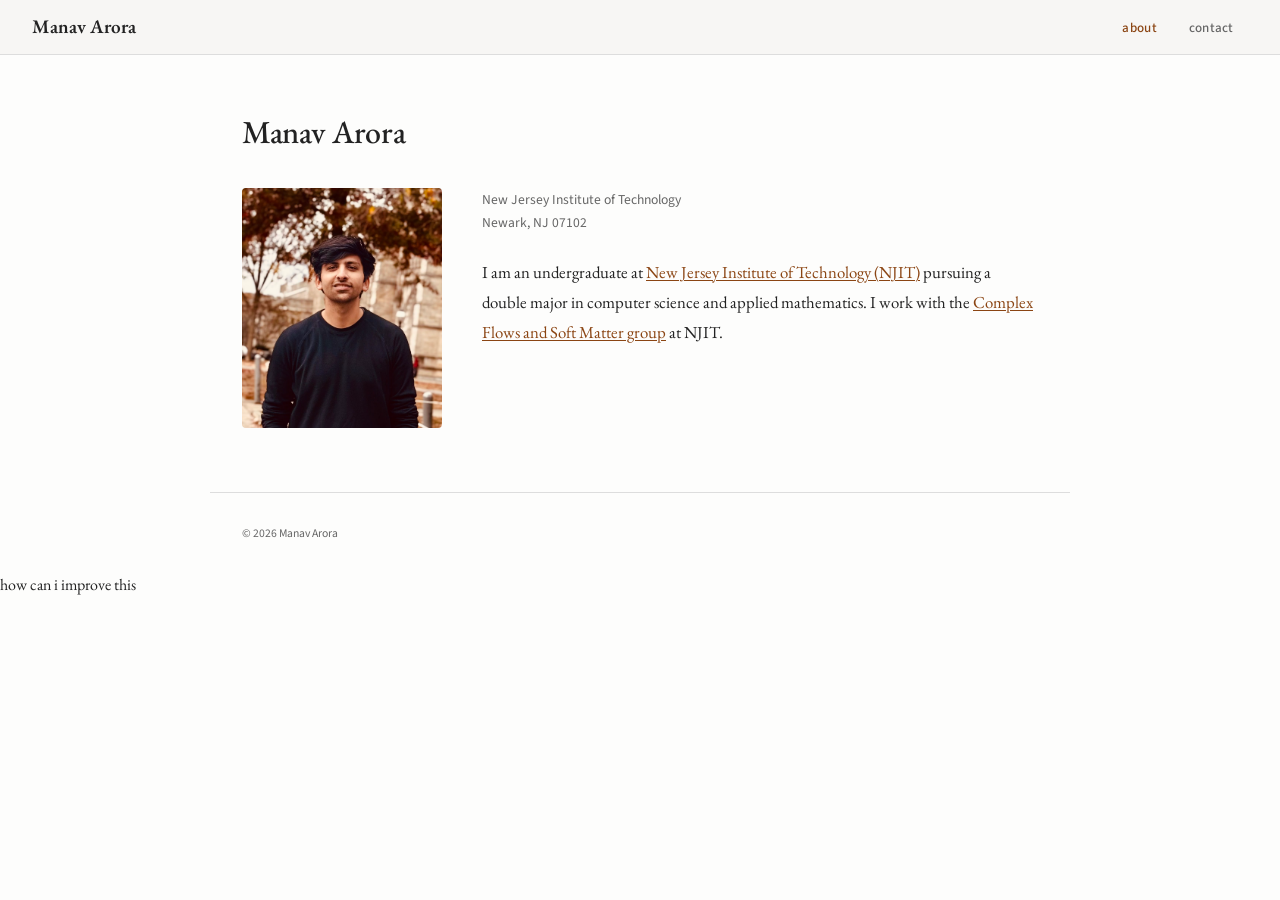
==== index.html @ e0828589 "Update index.html with improved structure Refactor HTML structure and remove unnecessary meta tags." ====
<!DOCTYPE html>
<html lang="en">
<head>
<meta charset="UTF-8">
<meta name="viewport" content="width=device-width, initial-scale=1.0">
<title>Manav Arora</title>
<link href="https://fonts.googleapis.com/css2?family=EB+Garamond:ital,wght@0,400;0,500;0,600;1,400&family=Source+Sans+3:wght@300;400;500;600&display=swap" rel="stylesheet">
<link rel="stylesheet" href="style.css">
</head>
<body>

<nav>
  <a href="index.html" class="nav-name">Manav Arora</a>
  <ul class="nav-links">
    <li><a href="index.html" class="active">about</a></li>
    <li><a href="contact.html">contact</a></li>
  </ul>
</nav>

<div class="container">
  <h1>Manav Arora</h1>
  <div class="profile">
    <img src="images/Photo.jpg" alt="Manav Arora" style="width:200px; height:240px; object-fit:cover; border-radius:4px;">
    <div class="profile-text">
      <div class="affiliation">
        New Jersey Institute of Technology<br>
        Newark, NJ 07102
      </div>
      <p>
        I am an undergraduate at <a href="https://njit.edu">New Jersey Institute of Technology (NJIT)</a> pursuing a
        double major in computer science and applied mathematics. I work with the
        <a href="https://cfsm.njit.edu/">Complex Flows and Soft Matter group</a> at NJIT.
      </p>
    </div>
  </div>
</div>

<footer><p>© 2026 Manav Arora</p></footer>

</body>
</html>
how can i improve this
---- style.css ----
*, *::before, *::after { margin: 0; padding: 0; box-sizing: border-box; }
:root {
  --bg: #fdfdfc; --fg: #222; --muted: #666; --accent: #8b4513;
  --rule: #ddd; --nav-bg: #f7f6f4;
  --serif: 'EB Garamond', Georgia, serif;
  --sans: 'Source Sans 3', sans-serif;
}
html { font-size: 16px; }
body { font-family: var(--serif); background: var(--bg); color: var(--fg); -webkit-font-smoothing: antialiased; }
::selection { background: var(--accent); color: #fff; }

nav { background: var(--nav-bg); border-bottom: 1px solid var(--rule); padding: 0 2rem; display: flex; align-items: center; justify-content: space-between; position: sticky; top: 0; z-index: 10; }
.nav-name { font-family: var(--serif); font-size: 1.2rem; font-weight: 600; color: var(--fg); text-decoration: none; padding: 0.9rem 0; }
.nav-links { display: flex; list-style: none; gap: 0.2rem; }
.nav-links a { font-family: var(--sans); font-size: 0.82rem; font-weight: 500; color: var(--muted); text-decoration: none; padding: 0.9rem; letter-spacing: 0.02em; transition: color 0.2s; }
.nav-links a:hover, .nav-links a.active { color: var(--accent); }

.container { max-width: 860px; margin: 0 auto; padding: 3.5rem 2rem 4rem; }
h1 { font-family: var(--serif); font-size: 2rem; font-weight: 500; margin-bottom: 2.2rem; letter-spacing: -0.01em; }

.profile { display: grid; grid-template-columns: 200px 1fr; gap: 2.5rem; align-items: start; }
.photo-placeholder { width: 200px; height: 240px; border-radius: 4px; background: var(--nav-bg); border: 1px solid var(--rule); display: flex; align-items: center; justify-content: center; font-family: var(--sans); font-size: 0.75rem; color: var(--muted); text-align: center; padding: 1rem; }
.profile-text { font-size: 1.05rem; line-height: 1.78; }
.profile-text p + p { margin-top: 1rem; }
.profile-text a { color: var(--accent); text-decoration-thickness: 1px; text-underline-offset: 2px; }
.profile-text a:hover { text-decoration: none; }
.affiliation { font-family: var(--sans); font-size: 0.85rem; color: var(--muted); line-height: 1.7; margin-bottom: 1.5rem; }

.contact-body { font-size: 1.05rem; line-height: 2; }
.contact-body a { color: var(--accent); text-decoration-thickness: 1px; text-underline-offset: 2px; }
.contact-body a:hover { text-decoration: none; }

footer { max-width: 860px; margin: 0 auto; padding: 2rem; border-top: 1px solid var(--rule); }
footer p { font-family: var(--sans); font-size: 0.73rem; color: var(--muted); }

@media (max-width: 640px) {
  .profile { grid-template-columns: 1fr; gap: 1.5rem; }
  .photo-placeholder { width: 160px; height: 200px; }
  nav { flex-direction: column; align-items: flex-start; padding: 0.6rem 1.5rem; }
  .nav-links { flex-wrap: wrap; gap: 0; }
  .nav-links a { padding: 0.5rem 0.7rem; }
  .container { padding: 2.5rem 1.5rem 3rem; }
  h1 { font-size: 1.6rem; }
}
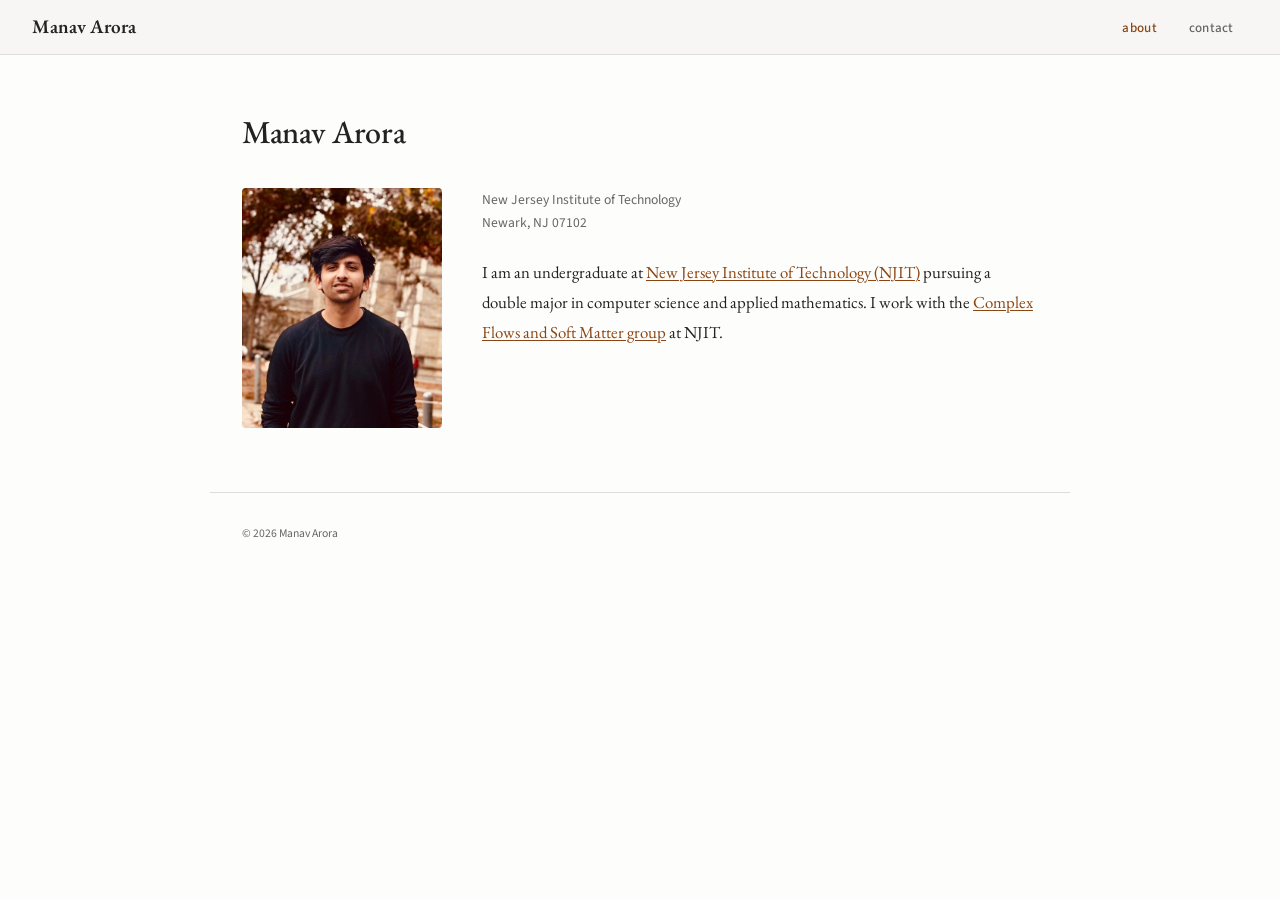
==== commit f22a869d: "Remove comment asking for improvement suggestions" ====
--- a/index.html
+++ b/index.html
@@ -39,4 +39,3 @@
 
 </body>
 </html>
-how can i improve this
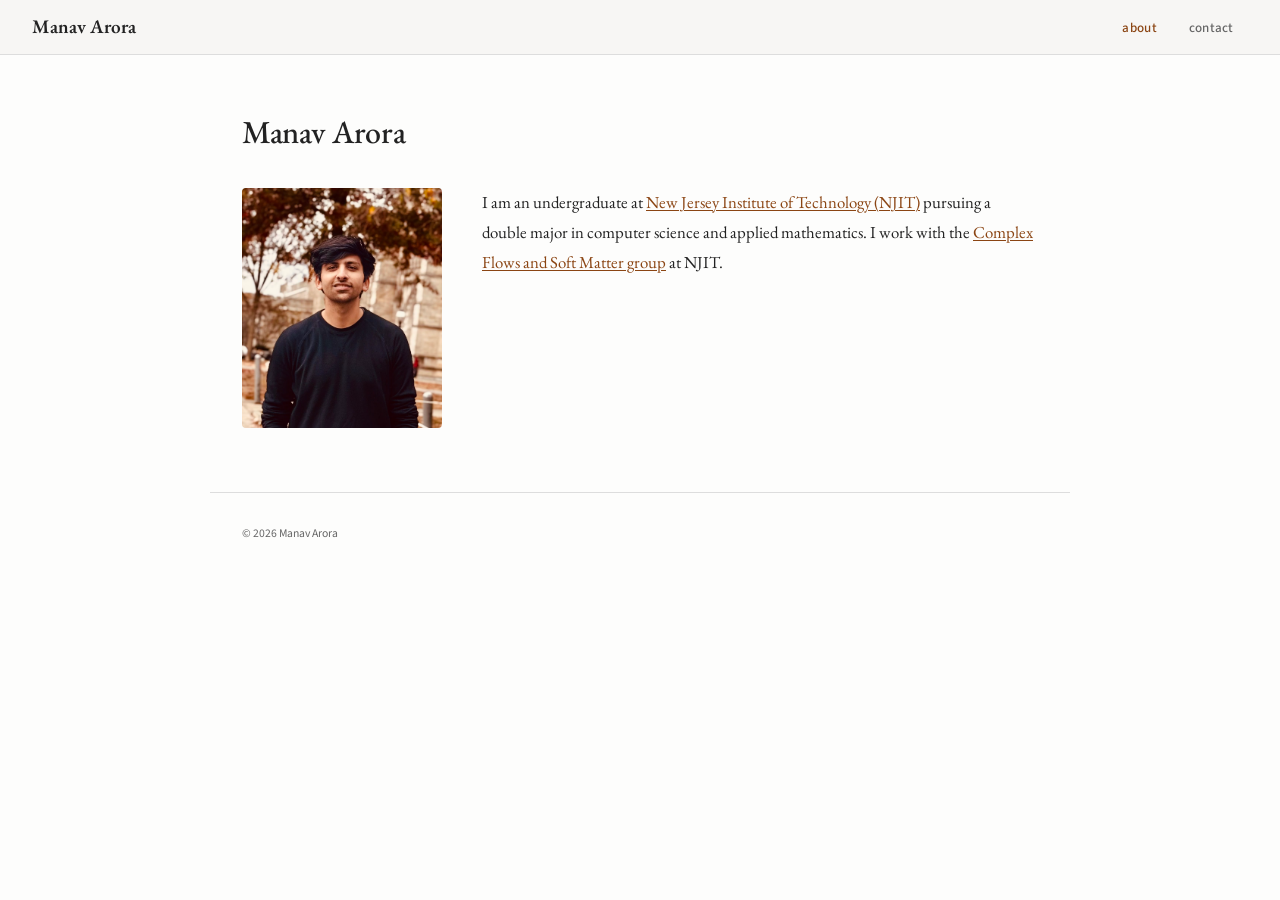
==== commit 665a580c: "Remove affiliation details from index.html Removed the affiliation section from the profile." ====
--- a/index.html
+++ b/index.html
@@ -3,9 +3,40 @@
 <head>
 <meta charset="UTF-8">
 <meta name="viewport" content="width=device-width, initial-scale=1.0">
-<title>Manav Arora</title>
+<title>Manav Arora — CS & Applied Math, NJIT</title>
+<meta name="description" content="Manav Arora is an undergraduate at NJIT double majoring in computer science and applied mathematics, working with the Complex Flows and Soft Matter research group.">
+<meta name="keywords" content="Manav Arora, NJIT, computer science, applied mathematics, CFSM, topological data analysis, porous media">
+<meta name="author" content="Manav Arora">
+<link rel="canonical" href="https://aroramanav.com/">
+<meta property="og:title" content="Manav Arora — CS & Applied Math, NJIT">
+<meta property="og:description" content="Undergraduate at NJIT double majoring in computer science and applied mathematics. Working with the Complex Flows and Soft Matter group.">
+<meta property="og:url" content="https://aroramanav.com/">
+<meta property="og:type" content="website">
+<meta property="og:image" content="https://aroramanav.com/images/Photo.jpg">
+<meta name="twitter:card" content="summary">
+<meta name="twitter:title" content="Manav Arora — CS & Applied Math, NJIT">
+<meta name="twitter:description" content="Undergraduate at NJIT double majoring in computer science and applied mathematics.">
+<meta name="twitter:image" content="https://aroramanav.com/images/Photo.jpg">
 <link href="https://fonts.googleapis.com/css2?family=EB+Garamond:ital,wght@0,400;0,500;0,600;1,400&family=Source+Sans+3:wght@300;400;500;600&display=swap" rel="stylesheet">
 <link rel="stylesheet" href="style.css">
+<script type="application/ld+json">
+{
+  "@context": "https://schema.org",
+  "@type": "Person",
+  "name": "Manav Arora",
+  "url": "https://aroramanav.com",
+  "image": "https://aroramanav.com/images/Photo.jpg",
+  "jobTitle": "Undergraduate Researcher",
+  "affiliation": {
+    "@type": "CollegeOrUniversity",
+    "name": "New Jersey Institute of Technology"
+  },
+  "sameAs": [
+    "https://github.com/manavarora1411",
+    "https://linkedin.com/in/aroramanav"
+  ]
+}
+</script>
 </head>
 <body>
 
@@ -17,15 +48,11 @@
   </ul>
 </nav>
 
-<div class="container">
+<main class="container">
   <h1>Manav Arora</h1>
   <div class="profile">
-    <img src="images/Photo.jpg" alt="Manav Arora" style="width:200px; height:240px; object-fit:cover; border-radius:4px;">
+    <img src="images/Photo.jpg" alt="Manav Arora, undergraduate researcher at NJIT" width="200" height="240" style="object-fit:cover; border-radius:4px;">
     <div class="profile-text">
-      <div class="affiliation">
-        New Jersey Institute of Technology<br>
-        Newark, NJ 07102
-      </div>
       <p>
         I am an undergraduate at <a href="https://njit.edu">New Jersey Institute of Technology (NJIT)</a> pursuing a
         double major in computer science and applied mathematics. I work with the
@@ -33,7 +60,7 @@
       </p>
     </div>
   </div>
-</div>
+</main>
 
 <footer><p>© 2026 Manav Arora</p></footer>
 
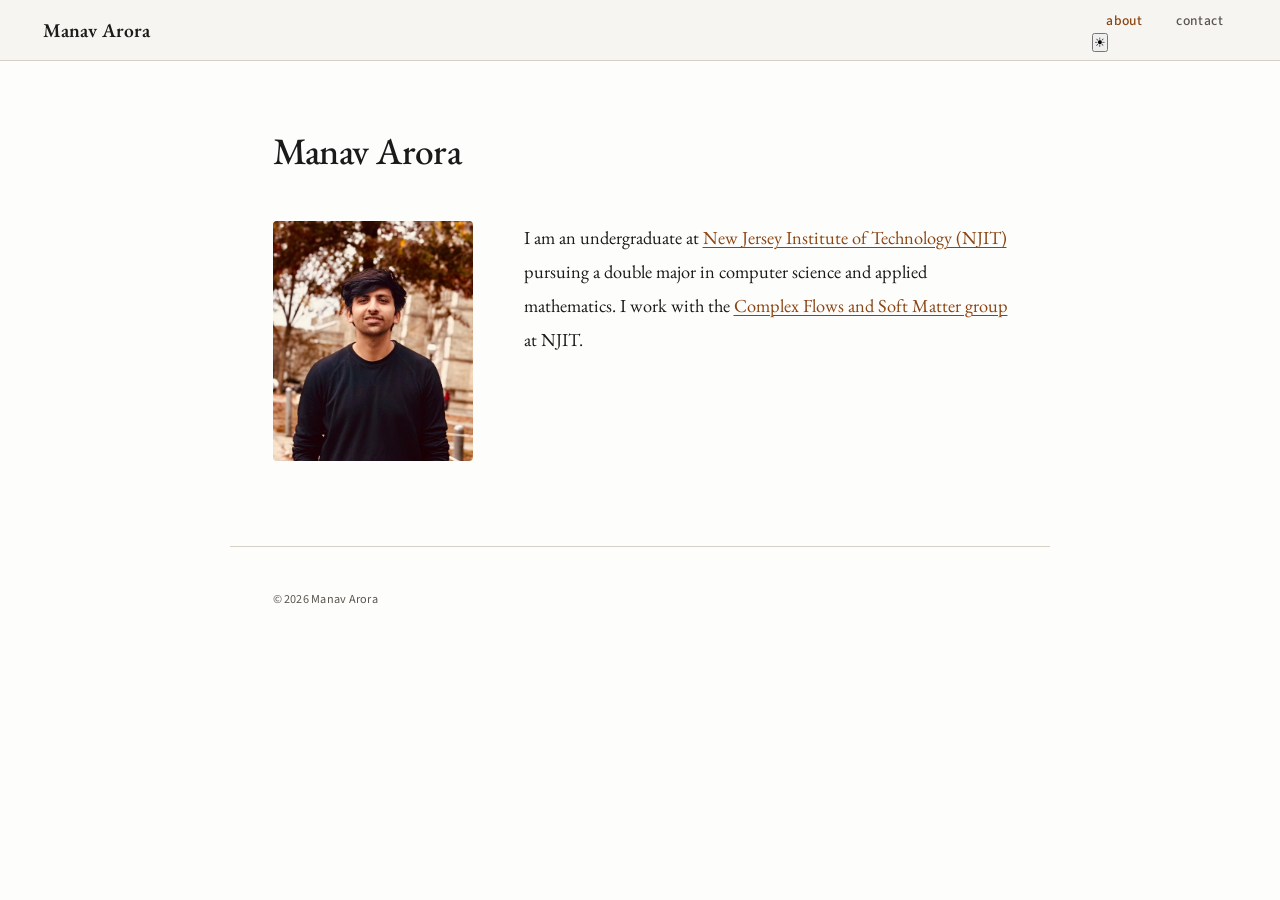
==== commit 175e76db: "Add theme toggle functionality to index.html" ====
--- a/index.html
+++ b/index.html
@@ -19,6 +19,9 @@
 <meta name="twitter:image" content="https://aroramanav.com/images/Photo.jpg">
 <link href="https://fonts.googleapis.com/css2?family=EB+Garamond:ital,wght@0,400;0,500;0,600;1,400&family=Source+Sans+3:wght@300;400;500;600&display=swap" rel="stylesheet">
 <link rel="stylesheet" href="style.css">
+<script>
+if(localStorage.getItem('theme')==='dark')document.documentElement.setAttribute('data-theme','dark');
+</script>
 <script type="application/ld+json">
 {
   "@context": "https://schema.org",
@@ -33,7 +36,7 @@
   },
   "sameAs": [
     "https://github.com/manavarora1411",
-    "https://linkedin.com/in/aroramanav"
+    "https://www.linkedin.com/in/manavarora09/"
   ]
 }
 </script>
@@ -42,10 +45,13 @@
 
 <nav>
   <a href="index.html" class="nav-name">Manav Arora</a>
-  <ul class="nav-links">
-    <li><a href="index.html" class="active">about</a></li>
-    <li><a href="contact.html">contact</a></li>
-  </ul>
+  <div class="nav-right">
+    <ul class="nav-links">
+      <li><a href="index.html" class="active">about</a></li>
+      <li><a href="contact.html">contact</a></li>
+    </ul>
+    <button class="theme-toggle" id="theme-toggle" aria-label="Toggle dark mode">☀</button>
+  </div>
 </nav>
 
 <main class="container">
@@ -64,5 +70,18 @@
 
 <footer><p>© 2026 Manav Arora</p></footer>
 
+<script>
+const btn = document.getElementById('theme-toggle');
+function setTheme(t) {
+  document.documentElement.setAttribute('data-theme', t);
+  btn.textContent = t === 'dark' ? '☽' : '☀';
+  localStorage.setItem('theme', t);
+}
+setTheme(localStorage.getItem('theme') || 'light');
+btn.addEventListener('click', () => {
+  setTheme(document.documentElement.getAttribute('data-theme') === 'dark' ? 'light' : 'dark');
+});
+</script>
+
 </body>
 </html>
--- a/style.css
+++ b/style.css
@@ -1,44 +1,117 @@
 *, *::before, *::after { margin: 0; padding: 0; box-sizing: border-box; }
 :root {
-  --bg: #fdfdfc; --fg: #222; --muted: #666; --accent: #8b4513;
-  --rule: #ddd; --nav-bg: #f7f6f4;
+  --bg: #fdfdfc; --fg: #1a1a1a; --muted: #5c5650; --accent: #8b4513;
+  --rule: #d6cfc6; --nav-bg: #f7f5f2;
   --serif: 'EB Garamond', Georgia, serif;
   --sans: 'Source Sans 3', sans-serif;
 }
-html { font-size: 16px; }
-body { font-family: var(--serif); background: var(--bg); color: var(--fg); -webkit-font-smoothing: antialiased; }
+html { font-size: 17px; }
+body {
+  font-family: var(--serif);
+  background: var(--bg);
+  color: var(--fg);
+  -webkit-font-smoothing: antialiased;
+  text-rendering: optimizeLegibility;
+}
 ::selection { background: var(--accent); color: #fff; }
 
-nav { background: var(--nav-bg); border-bottom: 1px solid var(--rule); padding: 0 2rem; display: flex; align-items: center; justify-content: space-between; position: sticky; top: 0; z-index: 10; }
-.nav-name { font-family: var(--serif); font-size: 1.2rem; font-weight: 600; color: var(--fg); text-decoration: none; padding: 0.9rem 0; }
-.nav-links { display: flex; list-style: none; gap: 0.2rem; }
-.nav-links a { font-family: var(--sans); font-size: 0.82rem; font-weight: 500; color: var(--muted); text-decoration: none; padding: 0.9rem; letter-spacing: 0.02em; transition: color 0.2s; }
+nav {
+  background: var(--nav-bg);
+  border-bottom: 1px solid var(--rule);
+  padding: 0 2.5rem;
+  display: flex;
+  align-items: center;
+  justify-content: space-between;
+  position: sticky;
+  top: 0;
+  z-index: 10;
+}
+.nav-name {
+  font-family: var(--serif);
+  font-size: 1.15rem;
+  font-weight: 600;
+  color: var(--fg);
+  text-decoration: none;
+  padding: 1rem 0;
+  letter-spacing: 0.01em;
+}
+.nav-links { display: flex; list-style: none; gap: 0.3rem; }
+.nav-links a {
+  font-family: var(--sans);
+  font-size: 0.8rem;
+  font-weight: 500;
+  color: var(--muted);
+  text-decoration: none;
+  padding: 1rem 0.85rem;
+  letter-spacing: 0.03em;
+  transition: color 0.2s;
+}
 .nav-links a:hover, .nav-links a.active { color: var(--accent); }
 
-.container { max-width: 860px; margin: 0 auto; padding: 3.5rem 2rem 4rem; }
-h1 { font-family: var(--serif); font-size: 2rem; font-weight: 500; margin-bottom: 2.2rem; letter-spacing: -0.01em; }
+.container {
+  max-width: 820px;
+  margin: 0 auto;
+  padding: 4rem 2.5rem 5rem;
+}
+h1 {
+  font-family: var(--serif);
+  font-size: 2.2rem;
+  font-weight: 500;
+  margin-bottom: 2.8rem;
+  letter-spacing: -0.015em;
+  line-height: 1.2;
+}
 
-.profile { display: grid; grid-template-columns: 200px 1fr; gap: 2.5rem; align-items: start; }
-.photo-placeholder { width: 200px; height: 240px; border-radius: 4px; background: var(--nav-bg); border: 1px solid var(--rule); display: flex; align-items: center; justify-content: center; font-family: var(--sans); font-size: 0.75rem; color: var(--muted); text-align: center; padding: 1rem; }
-.profile-text { font-size: 1.05rem; line-height: 1.78; }
-.profile-text p + p { margin-top: 1rem; }
-.profile-text a { color: var(--accent); text-decoration-thickness: 1px; text-underline-offset: 2px; }
-.profile-text a:hover { text-decoration: none; }
-.affiliation { font-family: var(--sans); font-size: 0.85rem; color: var(--muted); line-height: 1.7; margin-bottom: 1.5rem; }
+.profile {
+  display: grid;
+  grid-template-columns: 200px 1fr;
+  gap: 3rem;
+  align-items: start;
+}
+.profile-text {
+  font-size: 1.08rem;
+  line-height: 1.85;
+}
+.profile-text p + p { margin-top: 1.2rem; }
+.profile-text a {
+  color: var(--accent);
+  text-decoration-thickness: 1px;
+  text-underline-offset: 3px;
+  transition: opacity 0.2s;
+}
+.profile-text a:hover { opacity: 0.7; }
 
-.contact-body { font-size: 1.05rem; line-height: 2; }
-.contact-body a { color: var(--accent); text-decoration-thickness: 1px; text-underline-offset: 2px; }
-.contact-body a:hover { text-decoration: none; }
+.contact-body {
+  font-size: 1.08rem;
+  line-height: 2.1;
+}
+.contact-body a {
+  color: var(--accent);
+  text-decoration-thickness: 1px;
+  text-underline-offset: 3px;
+  transition: opacity 0.2s;
+}
+.contact-body a:hover { opacity: 0.7; }
 
-footer { max-width: 860px; margin: 0 auto; padding: 2rem; border-top: 1px solid var(--rule); }
-footer p { font-family: var(--sans); font-size: 0.73rem; color: var(--muted); }
+footer {
+  max-width: 820px;
+  margin: 0 auto;
+  padding: 2.5rem 2.5rem;
+  border-top: 1px solid var(--rule);
+}
+footer p {
+  font-family: var(--sans);
+  font-size: 0.72rem;
+  color: var(--muted);
+  letter-spacing: 0.02em;
+}
 
 @media (max-width: 640px) {
-  .profile { grid-template-columns: 1fr; gap: 1.5rem; }
-  .photo-placeholder { width: 160px; height: 200px; }
+  html { font-size: 16px; }
+  .profile { grid-template-columns: 1fr; gap: 1.8rem; }
   nav { flex-direction: column; align-items: flex-start; padding: 0.6rem 1.5rem; }
   .nav-links { flex-wrap: wrap; gap: 0; }
   .nav-links a { padding: 0.5rem 0.7rem; }
-  .container { padding: 2.5rem 1.5rem 3rem; }
-  h1 { font-size: 1.6rem; }
+  .container { padding: 2.8rem 1.5rem 3.5rem; }
+  h1 { font-size: 1.7rem; margin-bottom: 2rem; }
 }
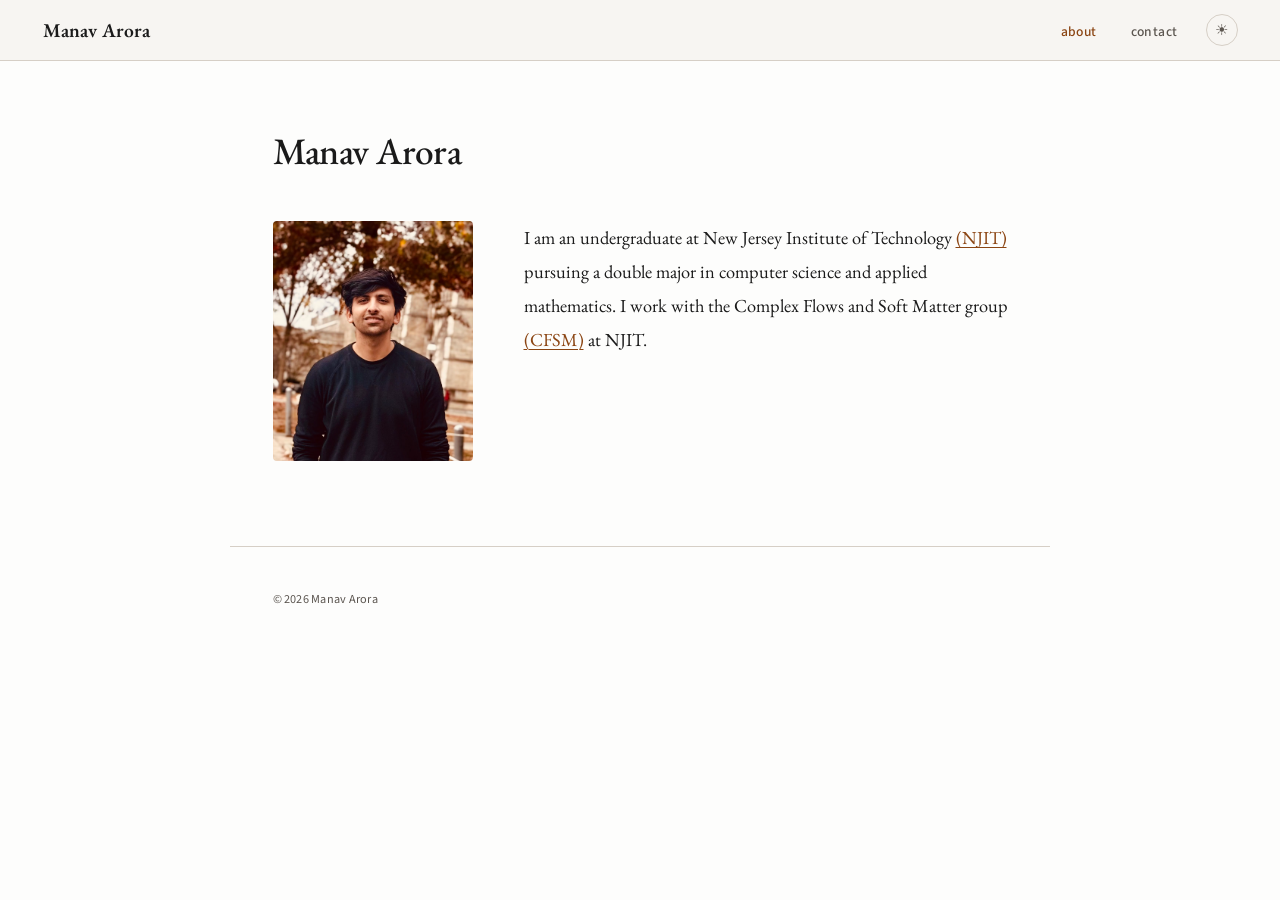
==== commit f6f9dd1c: "Revise profile text for improved readability Updated profile description for clarity and formatting." ====
--- a/index.html
+++ b/index.html
@@ -60,9 +60,9 @@
     <img src="images/Photo.jpg" alt="Manav Arora, undergraduate researcher at NJIT" width="200" height="240" style="object-fit:cover; border-radius:4px;">
     <div class="profile-text">
       <p>
-        I am an undergraduate at <a href="https://njit.edu">New Jersey Institute of Technology (NJIT)</a> pursuing a
-        double major in computer science and applied mathematics. I work with the
-        <a href="https://cfsm.njit.edu/">Complex Flows and Soft Matter group</a> at NJIT.
+        I am an undergraduate at New Jersey Institute of Technology <a href="https://njit.edu"> (NJIT)</a> pursuing a
+        double major in computer science and applied mathematics. I work with the Complex Flows and Soft Matter group
+        <a href="https://cfsm.njit.edu/"> (CFSM)</a> at NJIT.
       </p>
     </div>
   </div>
--- a/style.css
+++ b/style.css
@@ -4,6 +4,10 @@
   --rule: #d6cfc6; --nav-bg: #f7f5f2;
   --serif: 'EB Garamond', Georgia, serif;
   --sans: 'Source Sans 3', sans-serif;
+}
+[data-theme="dark"] {
+  --bg: #121212; --fg: #e0dcd7; --muted: #9a958e; --accent: #c8a97e;
+  --rule: #2a2725; --nav-bg: #1a1816;
 }
 html { font-size: 17px; }
 body {
@@ -12,8 +16,9 @@
   color: var(--fg);
   -webkit-font-smoothing: antialiased;
   text-rendering: optimizeLegibility;
+  transition: background 0.3s, color 0.3s;
 }
-::selection { background: var(--accent); color: #fff; }
+::selection { background: var(--accent); color: var(--bg); }
 
 nav {
   background: var(--nav-bg);
@@ -25,6 +30,7 @@
   position: sticky;
   top: 0;
   z-index: 10;
+  transition: background 0.3s, border-color 0.3s;
 }
 .nav-name {
   font-family: var(--serif);
@@ -35,6 +41,7 @@
   padding: 1rem 0;
   letter-spacing: 0.01em;
 }
+.nav-right { display: flex; align-items: center; gap: 0.3rem; }
 .nav-links { display: flex; list-style: none; gap: 0.3rem; }
 .nav-links a {
   font-family: var(--sans);
@@ -47,6 +54,23 @@
   transition: color 0.2s;
 }
 .nav-links a:hover, .nav-links a.active { color: var(--accent); }
+
+.theme-toggle {
+  background: none;
+  border: 1px solid var(--rule);
+  border-radius: 50%;
+  width: 32px;
+  height: 32px;
+  cursor: pointer;
+  display: flex;
+  align-items: center;
+  justify-content: center;
+  color: var(--muted);
+  font-size: 0.9rem;
+  transition: border-color 0.2s, color 0.2s;
+  margin-left: 0.5rem;
+}
+.theme-toggle:hover { border-color: var(--accent); color: var(--accent); }
 
 .container {
   max-width: 820px;
@@ -96,8 +120,9 @@
 footer {
   max-width: 820px;
   margin: 0 auto;
-  padding: 2.5rem 2.5rem;
+  padding: 2.5rem;
   border-top: 1px solid var(--rule);
+  transition: border-color 0.3s;
 }
 footer p {
   font-family: var(--sans);
@@ -109,7 +134,7 @@
 @media (max-width: 640px) {
   html { font-size: 16px; }
   .profile { grid-template-columns: 1fr; gap: 1.8rem; }
-  nav { flex-direction: column; align-items: flex-start; padding: 0.6rem 1.5rem; }
+  nav { padding: 0.6rem 1.5rem; }
   .nav-links { flex-wrap: wrap; gap: 0; }
   .nav-links a { padding: 0.5rem 0.7rem; }
   .container { padding: 2.8rem 1.5rem 3.5rem; }
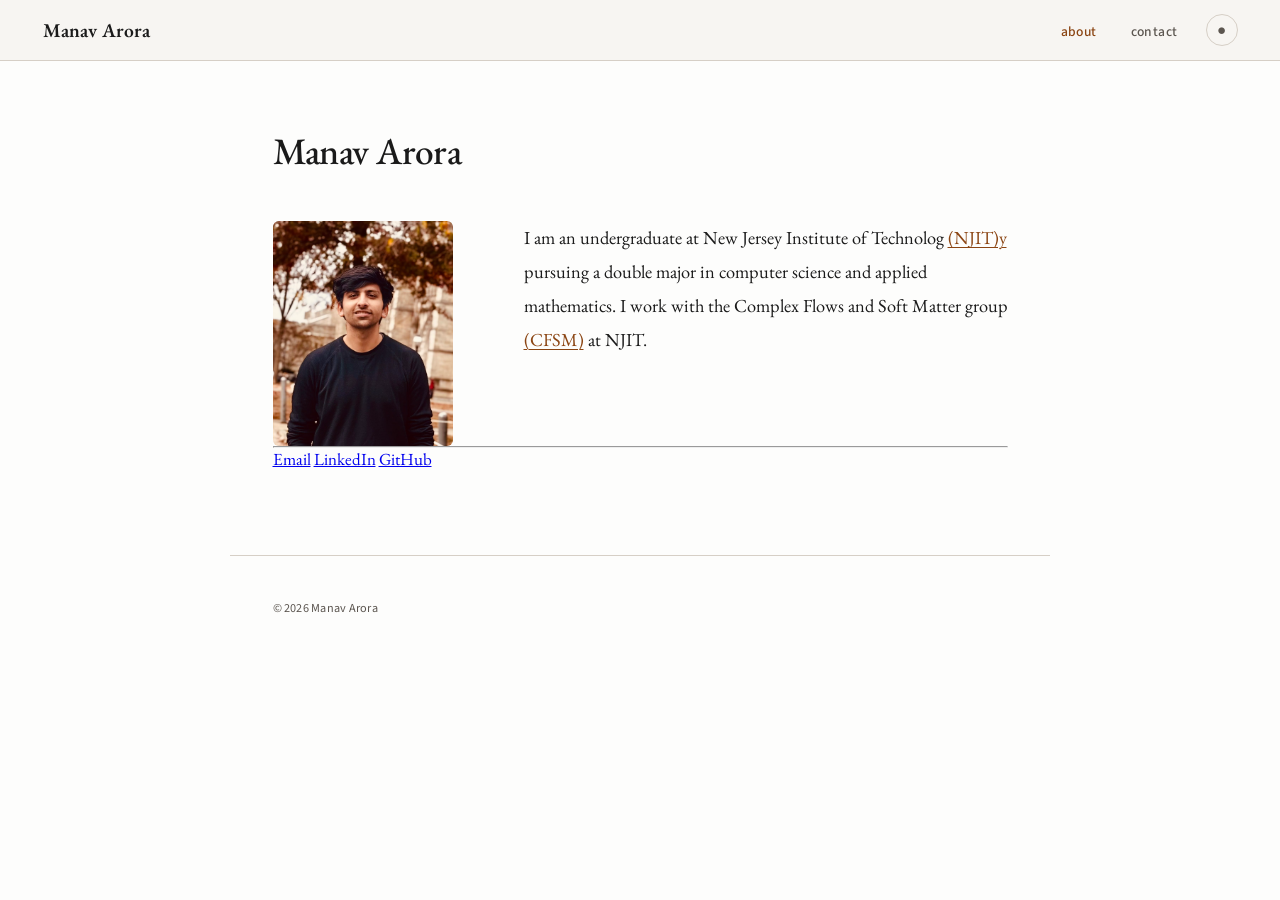
==== commit d196a13b: "Update theme toggle button and profile image" ====
--- a/index.html
+++ b/index.html
@@ -19,9 +19,7 @@
 <meta name="twitter:image" content="https://aroramanav.com/images/Photo.jpg">
 <link href="https://fonts.googleapis.com/css2?family=EB+Garamond:ital,wght@0,400;0,500;0,600;1,400&family=Source+Sans+3:wght@300;400;500;600&display=swap" rel="stylesheet">
 <link rel="stylesheet" href="style.css">
-<script>
-if(localStorage.getItem('theme')==='dark')document.documentElement.setAttribute('data-theme','dark');
-</script>
+<script>if(localStorage.getItem('theme')==='dark')document.documentElement.setAttribute('data-theme','dark');</script>
 <script type="application/ld+json">
 {
   "@context": "https://schema.org",
@@ -50,21 +48,30 @@
       <li><a href="index.html" class="active">about</a></li>
       <li><a href="contact.html">contact</a></li>
     </ul>
-    <button class="theme-toggle" id="theme-toggle" aria-label="Toggle dark mode">☀</button>
+    <button class="theme-toggle" id="theme-toggle" aria-label="Toggle dark mode">●</button>
   </div>
 </nav>
 
 <main class="container">
   <h1>Manav Arora</h1>
+
   <div class="profile">
-    <img src="images/Photo.jpg" alt="Manav Arora, undergraduate researcher at NJIT" width="200" height="240" style="object-fit:cover; border-radius:4px;">
+    <img src="images/Photo.jpg" alt="Manav Arora" width="180" height="225" style="object-fit:cover; border-radius:6px;">
     <div class="profile-text">
       <p>
-        I am an undergraduate at New Jersey Institute of Technology <a href="https://njit.edu"> (NJIT)</a> pursuing a
+        I am an undergraduate at New Jersey Institute of Technolog <a href="https://njit.edu"> (NJIT)y</a> pursuing a
         double major in computer science and applied mathematics. I work with the Complex Flows and Soft Matter group
         <a href="https://cfsm.njit.edu/"> (CFSM)</a> at NJIT.
       </p>
     </div>
+  </div>
+
+  <hr class="divider">
+
+  <div class="link-row">
+    <a href="mailto:ma2839@njit.edu">Email</a>
+    <a href="https://www.linkedin.com/in/manavarora09/">LinkedIn</a>
+    <a href="https://github.com/manavarora1411">GitHub</a>
   </div>
 </main>
 
@@ -74,10 +81,10 @@
 const btn = document.getElementById('theme-toggle');
 function setTheme(t) {
   document.documentElement.setAttribute('data-theme', t);
-  btn.textContent = t === 'dark' ? '☽' : '☀';
-  localStorage.setItem('theme', t);
+  btn.textContent = t === 'dark' ? '○' : '●';
+  try { localStorage.setItem('theme', t); } catch(e) {}
 }
-setTheme(localStorage.getItem('theme') || 'light');
+setTheme((function(){ try { return localStorage.getItem('theme'); } catch(e) { return null; } })() || 'light');
 btn.addEventListener('click', () => {
   setTheme(document.documentElement.getAttribute('data-theme') === 'dark' ? 'light' : 'dark');
 });
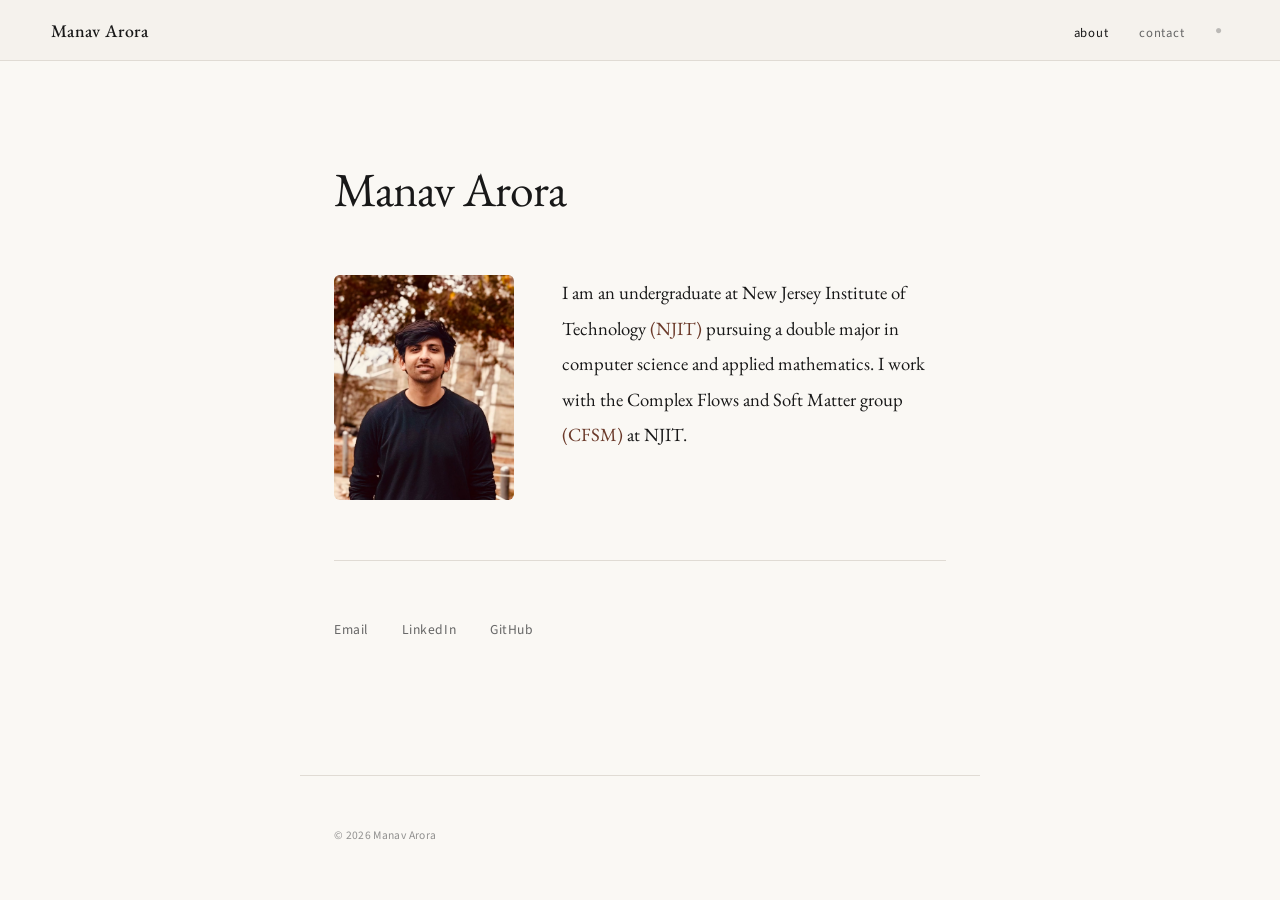
==== commit 9ac560d7: "Fix typo in university name in index.html" ====
--- a/index.html
+++ b/index.html
@@ -59,7 +59,7 @@
     <img src="images/Photo.jpg" alt="Manav Arora" width="180" height="225" style="object-fit:cover; border-radius:6px;">
     <div class="profile-text">
       <p>
-        I am an undergraduate at New Jersey Institute of Technolog <a href="https://njit.edu"> (NJIT)y</a> pursuing a
+        I am an undergraduate at New Jersey Institute of Technology <a href="https://njit.edu"> (NJIT)</a> pursuing a
         double major in computer science and applied mathematics. I work with the Complex Flows and Soft Matter group
         <a href="https://cfsm.njit.edu/"> (CFSM)</a> at NJIT.
       </p>
--- a/style.css
+++ b/style.css
@@ -1,13 +1,13 @@
 *, *::before, *::after { margin: 0; padding: 0; box-sizing: border-box; }
 :root {
-  --bg: #fdfdfc; --fg: #1a1a1a; --muted: #5c5650; --accent: #8b4513;
-  --rule: #d6cfc6; --nav-bg: #f7f5f2;
+  --bg: #faf8f4; --fg: #181818; --muted: #666; --accent: #6b3a2a;
+  --rule: #e0dbd4; --nav-bg: #f5f2ed;
   --serif: 'EB Garamond', Georgia, serif;
   --sans: 'Source Sans 3', sans-serif;
 }
 [data-theme="dark"] {
-  --bg: #121212; --fg: #e0dcd7; --muted: #9a958e; --accent: #c8a97e;
-  --rule: #2a2725; --nav-bg: #1a1816;
+  --bg: #131210; --fg: #ddd9d2; --muted: #908a82; --accent: #c4a07a;
+  --rule: #262320; --nav-bg: #1a1815;
 }
 html { font-size: 17px; }
 body {
@@ -18,12 +18,12 @@
   text-rendering: optimizeLegibility;
   transition: background 0.3s, color 0.3s;
 }
-::selection { background: var(--accent); color: var(--bg); }
+::selection { background: var(--accent); color: #fff; }
 
 nav {
   background: var(--nav-bg);
   border-bottom: 1px solid var(--rule);
-  padding: 0 2.5rem;
+  padding: 0 3rem;
   display: flex;
   align-items: center;
   justify-content: space-between;
@@ -34,109 +34,139 @@
 }
 .nav-name {
   font-family: var(--serif);
-  font-size: 1.15rem;
-  font-weight: 600;
+  font-size: 1.05rem;
+  font-weight: 500;
   color: var(--fg);
   text-decoration: none;
-  padding: 1rem 0;
-  letter-spacing: 0.01em;
+  padding: 1.1rem 0;
+  letter-spacing: 0.02em;
 }
-.nav-right { display: flex; align-items: center; gap: 0.3rem; }
-.nav-links { display: flex; list-style: none; gap: 0.3rem; }
+.nav-right { display: flex; align-items: center; gap: 0.5rem; }
+.nav-links { display: flex; list-style: none; gap: 0; }
 .nav-links a {
   font-family: var(--sans);
-  font-size: 0.8rem;
-  font-weight: 500;
+  font-size: 0.75rem;
+  font-weight: 400;
   color: var(--muted);
   text-decoration: none;
-  padding: 1rem 0.85rem;
-  letter-spacing: 0.03em;
-  transition: color 0.2s;
+  padding: 1.1rem 0.9rem;
+  letter-spacing: 0.06em;
+  text-transform: lowercase;
+  transition: color 0.25s;
 }
-.nav-links a:hover, .nav-links a.active { color: var(--accent); }
+.nav-links a:hover, .nav-links a.active { color: var(--fg); }
 
 .theme-toggle {
   background: none;
-  border: 1px solid var(--rule);
-  border-radius: 50%;
-  width: 32px;
-  height: 32px;
+  border: none;
   cursor: pointer;
-  display: flex;
-  align-items: center;
-  justify-content: center;
   color: var(--muted);
-  font-size: 0.9rem;
-  transition: border-color 0.2s, color 0.2s;
-  margin-left: 0.5rem;
+  font-size: 0.7rem;
+  padding: 0.4rem;
+  opacity: 0.4;
+  transition: opacity 0.25s;
 }
-.theme-toggle:hover { border-color: var(--accent); color: var(--accent); }
+.theme-toggle:hover { opacity: 0.8; }
 
 .container {
-  max-width: 820px;
+  max-width: 680px;
   margin: 0 auto;
-  padding: 4rem 2.5rem 5rem;
+  padding: 6rem 2rem 8rem;
 }
 h1 {
   font-family: var(--serif);
-  font-size: 2.2rem;
-  font-weight: 500;
-  margin-bottom: 2.8rem;
-  letter-spacing: -0.015em;
-  line-height: 1.2;
+  font-size: 2.8rem;
+  font-weight: 400;
+  margin-bottom: 3.5rem;
+  letter-spacing: -0.02em;
+  line-height: 1.1;
 }
 
 .profile {
   display: grid;
-  grid-template-columns: 200px 1fr;
-  gap: 3rem;
+  grid-template-columns: 180px 1fr;
+  gap: 2.8rem;
   align-items: start;
 }
+.profile img {
+  border-radius: 6px;
+}
 .profile-text {
-  font-size: 1.08rem;
-  line-height: 1.85;
+  font-size: 1.1rem;
+  line-height: 1.9;
 }
-.profile-text p + p { margin-top: 1.2rem; }
+.profile-text p + p { margin-top: 1.3rem; }
 .profile-text a {
   color: var(--accent);
-  text-decoration-thickness: 1px;
-  text-underline-offset: 3px;
-  transition: opacity 0.2s;
+  text-decoration: none;
+  border-bottom: 1px solid transparent;
+  transition: border-color 0.25s;
 }
-.profile-text a:hover { opacity: 0.7; }
+.profile-text a:hover { border-bottom-color: var(--accent); }
+
+.divider {
+  border: none;
+  height: 1px;
+  background: var(--rule);
+  margin: 3.5rem 0;
+  transition: background 0.3s;
+}
+
+.link-row {
+  display: flex;
+  gap: 2rem;
+  flex-wrap: wrap;
+}
+.link-row a {
+  font-family: var(--sans);
+  font-size: 0.8rem;
+  font-weight: 400;
+  color: var(--muted);
+  text-decoration: none;
+  letter-spacing: 0.04em;
+  transition: color 0.25s;
+}
+.link-row a:hover { color: var(--fg); }
 
 .contact-body {
-  font-size: 1.08rem;
-  line-height: 2.1;
+  font-size: 1.1rem;
+  line-height: 2.2;
+}
+.contact-intro {
+  color: var(--muted);
+  margin-bottom: 2.5rem;
+  font-size: 1.05rem;
 }
 .contact-body a {
   color: var(--accent);
-  text-decoration-thickness: 1px;
-  text-underline-offset: 3px;
-  transition: opacity 0.2s;
+  text-decoration: none;
+  border-bottom: 1px solid transparent;
+  transition: border-color 0.25s;
 }
-.contact-body a:hover { opacity: 0.7; }
+.contact-body a:hover { border-bottom-color: var(--accent); }
 
 footer {
-  max-width: 820px;
+  max-width: 680px;
   margin: 0 auto;
-  padding: 2.5rem;
+  padding: 3rem 2rem;
   border-top: 1px solid var(--rule);
   transition: border-color 0.3s;
 }
 footer p {
   font-family: var(--sans);
-  font-size: 0.72rem;
+  font-size: 0.68rem;
   color: var(--muted);
-  letter-spacing: 0.02em;
+  letter-spacing: 0.03em;
+  opacity: 0.7;
 }
 
 @media (max-width: 640px) {
   html { font-size: 16px; }
-  .profile { grid-template-columns: 1fr; gap: 1.8rem; }
-  nav { padding: 0.6rem 1.5rem; }
-  .nav-links { flex-wrap: wrap; gap: 0; }
-  .nav-links a { padding: 0.5rem 0.7rem; }
-  .container { padding: 2.8rem 1.5rem 3.5rem; }
-  h1 { font-size: 1.7rem; margin-bottom: 2rem; }
+  .profile { grid-template-columns: 1fr; gap: 2rem; }
+  .profile img { width: 140px; height: 175px; }
+  nav { padding: 0 1.5rem; }
+  .nav-links a { padding: 0.8rem 0.6rem; }
+  .container { padding: 4rem 1.5rem 5rem; }
+  h1 { font-size: 2rem; margin-bottom: 2.5rem; }
+  .link-row { gap: 1.5rem; }
 }
